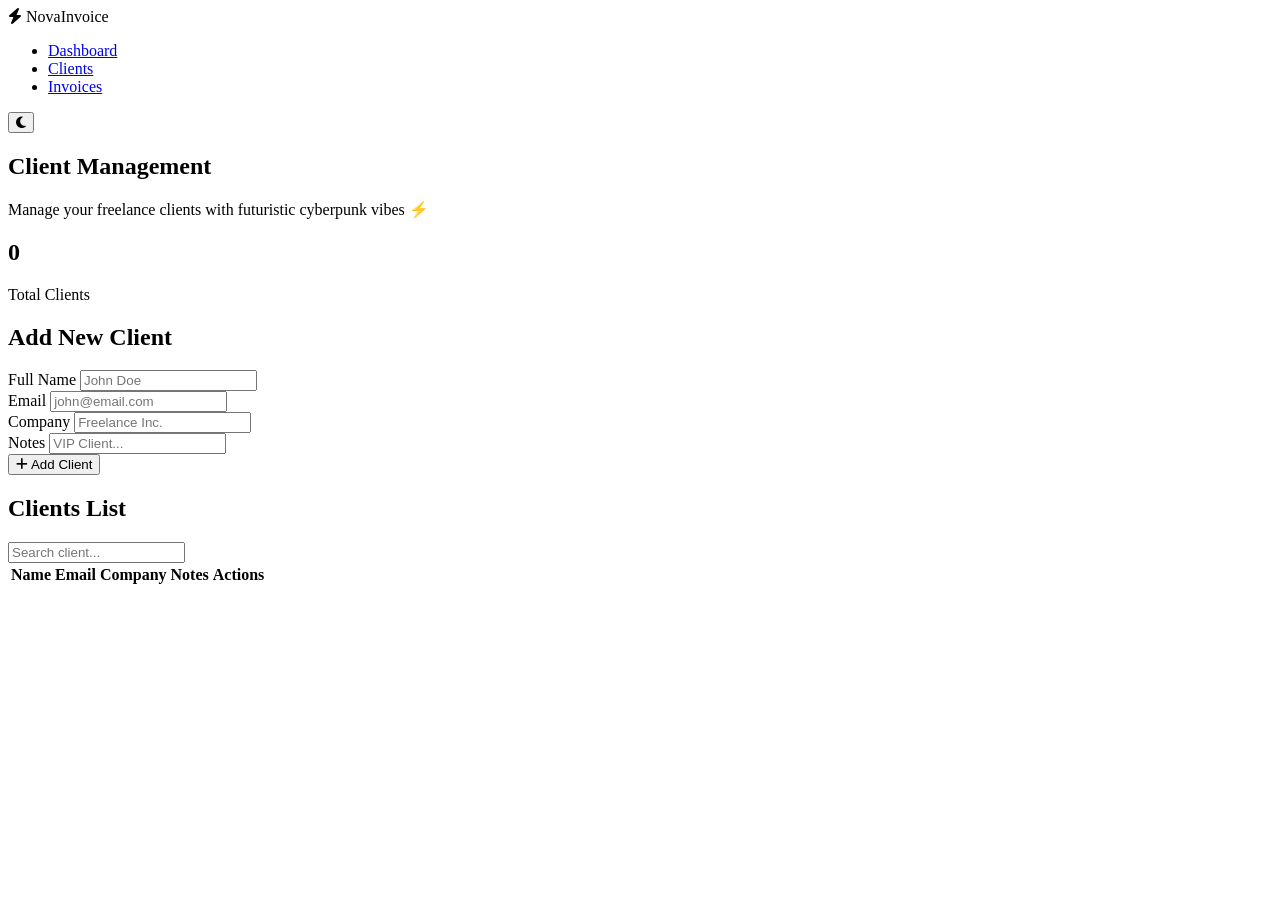
==== client.html @ 399e91ab "Add files via upload" ====
<!DOCTYPE html>
<html lang="en">
<head>
  <meta charset="UTF-8" />
  <meta name="viewport" content="width=device-width, initial-scale=1.0"/>
  <title>Clients Manager</title>

  <link rel="stylesheet" href="css/style.css" />

  <link
    rel="stylesheet"
    href="https://cdnjs.cloudflare.com/ajax/libs/font-awesome/6.5.1/css/all.min.css"
  />
</head>
<body>

  <!-- Background Glow -->
  <div class="bg-glow glow1"></div>
  <div class="bg-glow glow2"></div>

  <!-- Navbar -->
  <nav class="navbar">
    <div class="logo">
      <i class="fa-solid fa-bolt"></i>
      NovaInvoice
    </div>

    <ul class="nav-links">
      <li><a href="index.html">Dashboard</a></li>
      <li><a class="active" href="client.html">Clients</a></li>
      <li><a href="invoice.html">Invoices</a></li>
    </ul>

    <button id="themeToggle">
      <i class="fa-solid fa-moon"></i>
    </button>
  </nav>

  <!-- Main -->
  <main class="container">

    <!-- Header -->
    <section class="hero">
      <div>
        <h1>Client Management</h1>
        <p>
          Manage your freelance clients with futuristic cyberpunk vibes ⚡
        </p>
      </div>

      <div class="stats-card">
        <h2 id="clientCount">0</h2>
        <span>Total Clients</span>
      </div>
    </section>

    <!-- Form -->
    <section class="form-card">
      <h2>Add New Client</h2>

      <form id="clientForm">

        <div class="input-grid">

          <div class="input-box">
            <label>Full Name</label>
            <input
              type="text"
              id="name"
              placeholder="John Doe"
              required
            />
          </div>

          <div class="input-box">
            <label>Email</label>
            <input
              type="email"
              id="email"
              placeholder="john@email.com"
              required
            />
          </div>

          <div class="input-box">
            <label>Company</label>
            <input
              type="text"
              id="company"
              placeholder="Freelance Inc."
            />
          </div>

          <div class="input-box">
            <label>Notes</label>
            <input
              type="text"
              id="notes"
              placeholder="VIP Client..."
            />
          </div>

        </div>

        <button type="submit" class="add-btn">
          <i class="fa-solid fa-plus"></i>
          Add Client
        </button>

      </form>
    </section>

    <!-- Client Table -->
    <section class="table-card">

      <div class="table-header">
        <h2>Clients List</h2>

        <input
          type="text"
          id="searchInput"
          placeholder="Search client..."
        />
      </div>

      <div class="table-wrapper">

        <table>

          <thead>
            <tr>
              <th>Name</th>
              <th>Email</th>
              <th>Company</th>
              <th>Notes</th>
              <th>Actions</th>
            </tr>
          </thead>

          <tbody id="clientTableBody">

            <!-- JS DATA -->

          </tbody>

        </table>

      </div>

    </section>

  </main>

  <script src="js/main.js"></script>
  <script src="js/clients.js"></script>
</body>
</html>
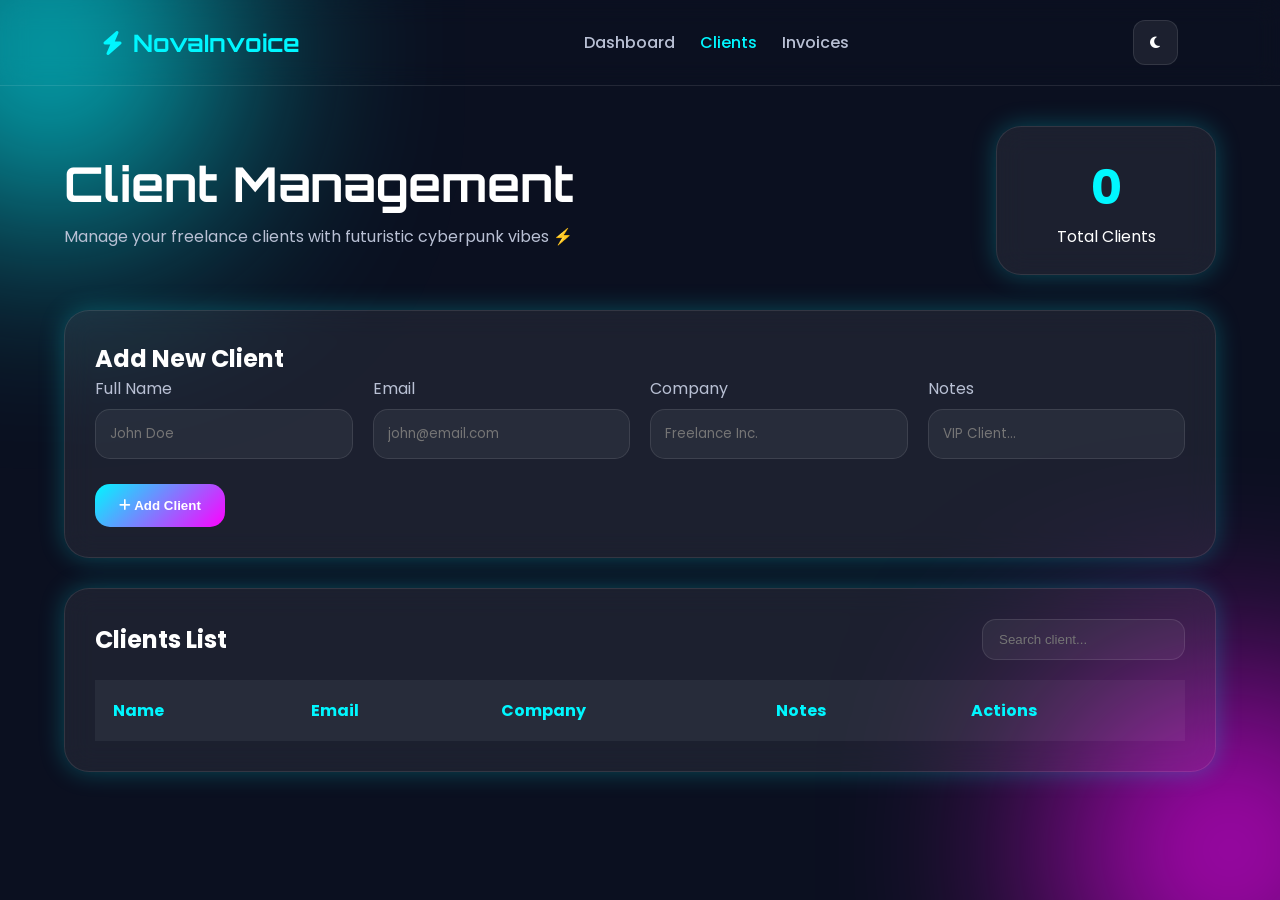
==== commit ccdb13ee: "Update client.html" ====
--- a/client.html
+++ b/client.html
@@ -5,7 +5,7 @@
   <meta name="viewport" content="width=device-width, initial-scale=1.0"/>
   <title>Clients Manager</title>
 
-  <link rel="stylesheet" href="css/style.css" />
+  <link rel="stylesheet" href="style.css" />
 
   <link
     rel="stylesheet"
@@ -151,7 +151,7 @@
 
   </main>
 
-  <script src="js/main.js"></script>
-  <script src="js/clients.js"></script>
+  <script src="main.js"></script>
+  <script src="clients.js"></script>
 </body>
-</html>+</html>
--- a/style.css
+++ b/style.css
@@ -0,0 +1,663 @@
+@import url('https://fonts.googleapis.com/css2?family=Orbitron:wght@400;600;700&family=Poppins:wght@300;400;500;600&display=swap');
+
+:root{
+  --bg:#0b1020;
+  --card:rgba(255,255,255,0.07);
+  --text:#ffffff;
+  --secondary:#b9c0d4;
+  --border:rgba(255,255,255,0.1);
+
+  --primary:#00f7ff;
+  --pink:#ff00ff;
+
+  --shadow:0 0 25px rgba(0,247,255,0.25);
+}
+
+body.light{
+  --bg:#f5f7ff;
+  --card:rgba(255,255,255,0.8);
+  --text:#111827;
+  --secondary:#4b5563;
+  --border:rgba(0,0,0,0.08);
+}
+
+*{
+  margin:0;
+  padding:0;
+  box-sizing:border-box;
+}
+
+body{
+  font-family:'Poppins',sans-serif;
+  background:var(--bg);
+  color:var(--text);
+  min-height:100vh;
+  overflow-x:hidden;
+  transition:0.3s;
+}
+
+/* GLOW BACKGROUND */
+
+.bg-glow{
+  position:fixed;
+  width:300px;
+  height:300px;
+  border-radius:50%;
+  filter:blur(120px);
+  z-index:-1;
+}
+
+.glow1{
+  background:#00f7ff;
+  top:-100px;
+  left:-100px;
+}
+
+.glow2{
+  background:#ff00ff;
+  bottom:-100px;
+  right:-100px;
+}
+
+/* NAVBAR */
+
+.navbar{
+  width:100%;
+  display:flex;
+  justify-content:space-between;
+  align-items:center;
+  padding:20px 8%;
+  backdrop-filter:blur(12px);
+  border-bottom:1px solid var(--border);
+  position:sticky;
+  top:0;
+  z-index:100;
+}
+
+.logo{
+  font-size:1.5rem;
+  font-weight:700;
+  font-family:'Orbitron',sans-serif;
+  color:var(--primary);
+  display:flex;
+  align-items:center;
+  gap:10px;
+}
+
+.nav-links{
+  display:flex;
+  list-style:none;
+  gap:25px;
+}
+
+.nav-links a{
+  text-decoration:none;
+  color:var(--secondary);
+  transition:0.3s;
+  font-weight:500;
+}
+
+.nav-links a:hover,
+.nav-links .active{
+  color:var(--primary);
+}
+
+#themeToggle{
+  width:45px;
+  height:45px;
+  border:none;
+  border-radius:12px;
+  background:var(--card);
+  color:var(--text);
+  border:1px solid var(--border);
+  cursor:pointer;
+  transition:0.3s;
+}
+
+#themeToggle:hover{
+  transform:scale(1.08);
+  box-shadow:var(--shadow);
+}
+
+
+/* MAIN CONTAINER */
+
+.container{
+  width:90%;
+  max-width:1400px;
+  margin:auto;
+  padding:40px 0;
+}
+
+/* COMMON CARD */
+
+.form-card,
+.table-card,
+.quote-card,
+.revenue-card,
+.activity-card,
+.dashboard-card,
+.invoice-form-card,
+.invoice-table-card,
+.invoice-status-card,
+.stats-card,
+.mini-card{
+  background:var(--card);
+  border:1px solid var(--border);
+  border-radius:25px;
+  backdrop-filter:blur(14px);
+  box-shadow:var(--shadow);
+}
+
+
+/* INPUTS */
+
+.input-grid{
+  display:grid;
+  grid-template-columns:repeat(auto-fit,minmax(240px,1fr));
+  gap:20px;
+}
+
+.input-box{
+  display:flex;
+  flex-direction:column;
+}
+
+.input-box label{
+  margin-bottom:8px;
+  color:var(--secondary);
+}
+
+.input-box input,
+textarea,
+select{
+  background:rgba(255,255,255,0.05);
+  border:1px solid var(--border);
+  padding:14px;
+  border-radius:15px;
+  color:var(--text);
+  outline:none;
+  transition:0.3s;
+  font-family:'Poppins',sans-serif;
+}
+
+.input-box input:focus,
+textarea:focus,
+select:focus{
+  border-color:var(--primary);
+  box-shadow:0 0 15px rgba(0,247,255,0.3);
+}
+
+textarea{
+  resize:none;
+}
+
+/* BUTTONS */
+
+.add-btn,
+.invoice-btn{
+  margin-top:25px;
+  padding:14px 24px;
+  border:none;
+  border-radius:15px;
+  background:linear-gradient(135deg,#00f7ff,#ff00ff);
+  color:white;
+  font-weight:600;
+  cursor:pointer;
+  transition:0.3s;
+}
+
+.add-btn:hover,
+.invoice-btn:hover{
+  transform:translateY(-3px);
+  box-shadow:0 0 25px rgba(255,0,255,0.4);
+}
+
+/* TABLE */
+
+.table-wrapper{
+  overflow-x:auto;
+}
+
+table{
+  width:100%;
+  border-collapse:collapse;
+}
+
+thead{
+  background:rgba(255,255,255,0.05);
+}
+
+th,
+td{
+  padding:18px;
+  text-align:left;
+}
+
+th{
+  color:var(--primary);
+}
+
+tbody tr{
+  border-top:1px solid var(--border);
+  transition:0.3s;
+}
+
+tbody tr:hover{
+  background:rgba(255,255,255,0.04);
+}
+
+.table-header{
+  display:flex;
+  justify-content:space-between;
+  align-items:center;
+  gap:20px;
+  margin-bottom:20px;
+}
+
+.table-header input{
+  padding:12px 16px;
+  border-radius:14px;
+  border:1px solid var(--border);
+  background:rgba(255,255,255,0.05);
+  color:var(--text);
+  outline:none;
+}
+
+/* ACTION BUTTONS */
+
+.action-btn{
+  border:none;
+  padding:10px 14px;
+  border-radius:12px;
+  cursor:pointer;
+  color:white;
+  margin-right:8px;
+  transition:0.3s;
+}
+
+.edit-btn{
+  background:#00b894;
+}
+
+.delete-btn{
+  background:#ff3b5c;
+}
+
+.action-btn:hover{
+  transform:scale(1.08);
+}
+
+/* DASHBOARD */
+
+.dashboard-hero{
+  display:flex;
+  justify-content:space-between;
+  align-items:center;
+  gap:20px;
+  margin-bottom:40px;
+}
+
+.hero-text h1{
+  font-size:3rem;
+  font-family:'Orbitron',sans-serif;
+  margin-bottom:12px;
+}
+
+.hero-text p{
+  color:var(--secondary);
+}
+
+.hero-icon{
+  width:120px;
+  height:120px;
+  border-radius:30px;
+  display:flex;
+  align-items:center;
+  justify-content:center;
+  font-size:3rem;
+  color:var(--primary);
+}
+
+.stats-grid{
+  display:grid;
+  grid-template-columns:repeat(auto-fit,minmax(240px,1fr));
+  gap:25px;
+  margin-bottom:35px;
+}
+
+.dashboard-card{
+  padding:25px;
+  display:flex;
+  align-items:center;
+  gap:20px;
+  transition:0.3s;
+}
+
+.dashboard-card:hover{
+  transform:translateY(-6px);
+}
+
+.card-icon{
+  width:70px;
+  height:70px;
+  border-radius:20px;
+  display:flex;
+  align-items:center;
+  justify-content:center;
+  font-size:1.5rem;
+}
+
+.blue{
+  background:rgba(0,247,255,0.15);
+  color:#00f7ff;
+}
+
+.pink{
+  background:rgba(255,0,255,0.15);
+  color:#ff00ff;
+}
+
+.green{
+  background:rgba(0,255,140,0.15);
+  color:#00ff8c;
+}
+
+.orange{
+  background:rgba(255,174,0,0.15);
+  color:#ffae00;
+}
+
+.dashboard-card h2{
+  font-size:2rem;
+  margin-bottom:5px;
+}
+
+.dashboard-card p{
+  color:var(--secondary);
+}
+
+.dashboard-grid{
+  display:grid;
+  grid-template-columns:1fr 1fr;
+  gap:30px;
+  margin-bottom:30px;
+}
+
+.quote-card,
+.revenue-card,
+.activity-card{
+  padding:30px;
+}
+
+.card-title{
+  display:flex;
+  align-items:center;
+  gap:12px;
+  margin-bottom:25px;
+}
+
+.card-title i{
+  color:var(--primary);
+}
+
+.quote-content{
+  display:flex;
+  flex-direction:column;
+  gap:18px;
+}
+
+.quote-content p{
+  font-size:1.2rem;
+  line-height:1.8;
+}
+
+.quote-content span{
+  color:var(--secondary);
+}
+
+/* Progress */
+
+.progress-wrapper{
+  display:flex;
+  flex-direction:column;
+  gap:25px;
+}
+
+.progress-box{
+  display:flex;
+  flex-direction:column;
+  gap:10px;
+}
+
+.progress-box span{
+  color:var(--secondary);
+}
+
+.progress-bar{
+  width:100%;
+  height:14px;
+  background:rgba(255,255,255,0.08);
+  border-radius:30px;
+  overflow:hidden;
+}
+
+.progress{
+  height:100%;
+  border-radius:30px;
+}
+
+.paid-progress{
+  width:75%;
+  background:linear-gradient(90deg,#00f7ff,#00ff8c);
+}
+
+.unpaid-progress{
+  width:35%;
+  background:linear-gradient(90deg,#ff00ff,#ff3b5c);
+}
+
+/* Activity */
+
+.activity-list{
+  display:flex;
+  flex-direction:column;
+  gap:18px;
+}
+
+.activity-item{
+  display:flex;
+  align-items:center;
+  gap:15px;
+  padding:16px;
+  border-radius:18px;
+  background:rgba(255,255,255,0.03);
+}
+
+.activity-dot{
+  width:14px;
+  height:14px;
+  border-radius:50%;
+  background:var(--primary);
+  box-shadow:0 0 15px var(--primary);
+}
+
+/* CLIENT PAGE */
+
+.hero{
+  display:flex;
+  justify-content:space-between;
+  align-items:center;
+  gap:20px;
+  margin-bottom:35px;
+}
+
+.hero h1{
+  font-size:3rem;
+  font-family:'Orbitron',sans-serif;
+  margin-bottom:10px;
+}
+
+.hero p{
+  color:var(--secondary);
+}
+
+.stats-card{
+  padding:25px;
+  min-width:220px;
+  text-align:center;
+}
+
+.stats-card h2{
+  font-size:3rem;
+  color:var(--primary);
+}
+
+.form-card,
+.table-card{
+  padding:30px;
+  margin-bottom:30px;
+}
+
+/* INVOICE PAGE */
+
+.invoice-hero{
+  display:flex;
+  justify-content:space-between;
+  align-items:center;
+  gap:20px;
+  margin-bottom:35px;
+}
+
+.invoice-hero h1{
+  font-size:3rem;
+  font-family:'Orbitron',sans-serif;
+  margin-bottom:12px;
+}
+
+.invoice-hero p{
+  color:var(--secondary);
+}
+
+.invoice-status-card{
+  padding:25px;
+  min-width:220px;
+  text-align:center;
+}
+
+.invoice-status-card h2{
+  font-size:3rem;
+  color:var(--primary);
+}
+
+.invoice-form-card,
+.invoice-table-card{
+  padding:30px;
+  margin-bottom:30px;
+}
+
+.invoice-stats-grid{
+  display:grid;
+  grid-template-columns:repeat(auto-fit,minmax(220px,1fr));
+  gap:25px;
+  margin-bottom:30px;
+}
+
+.mini-card{
+  padding:25px;
+  text-align:center;
+  transition:0.3s;
+}
+
+.mini-card:hover{
+  transform:translateY(-5px);
+}
+
+.mini-card h2{
+  font-size:2.4rem;
+  color:var(--primary);
+  margin-bottom:10px;
+}
+
+.mini-card p{
+  color:var(--secondary);
+}
+
+/* Status */
+
+.status{
+  padding:8px 16px;
+  border-radius:30px;
+  font-size:0.9rem;
+  font-weight:600;
+}
+
+.paid{
+  background:rgba(0,255,140,0.15);
+  color:#00ff8c;
+}
+
+.unpaid{
+  background:rgba(255,0,98,0.15);
+  color:#ff3b62;
+}
+
+/* RESPONSIVE */
+
+@media(max-width:900px){
+
+  .dashboard-grid{
+    grid-template-columns:1fr;
+  }
+
+  .dashboard-hero,
+  .hero,
+  .invoice-hero{
+    flex-direction:column;
+    align-items:flex-start;
+  }
+
+  .hero-text h1,
+  .hero h1,
+  .invoice-hero h1{
+    font-size:2.3rem;
+  }
+
+  .navbar{
+    flex-direction:column;
+    gap:20px;
+  }
+
+}
+
+@media(max-width:600px){
+
+  .container{
+    width:95%;
+  }
+
+  .dashboard-card{
+    flex-direction:column;
+    text-align:center;
+  }
+
+  .hero-icon{
+    width:90px;
+    height:90px;
+    font-size:2rem;
+  }
+
+  .form-card,
+  .table-card,
+  .invoice-form-card,
+  .invoice-table-card{
+    padding:20px;
+  }
+
+  th,
+  td{
+    padding:14px 10px;
+    font-size:0.9rem;
+  }
+
+}
